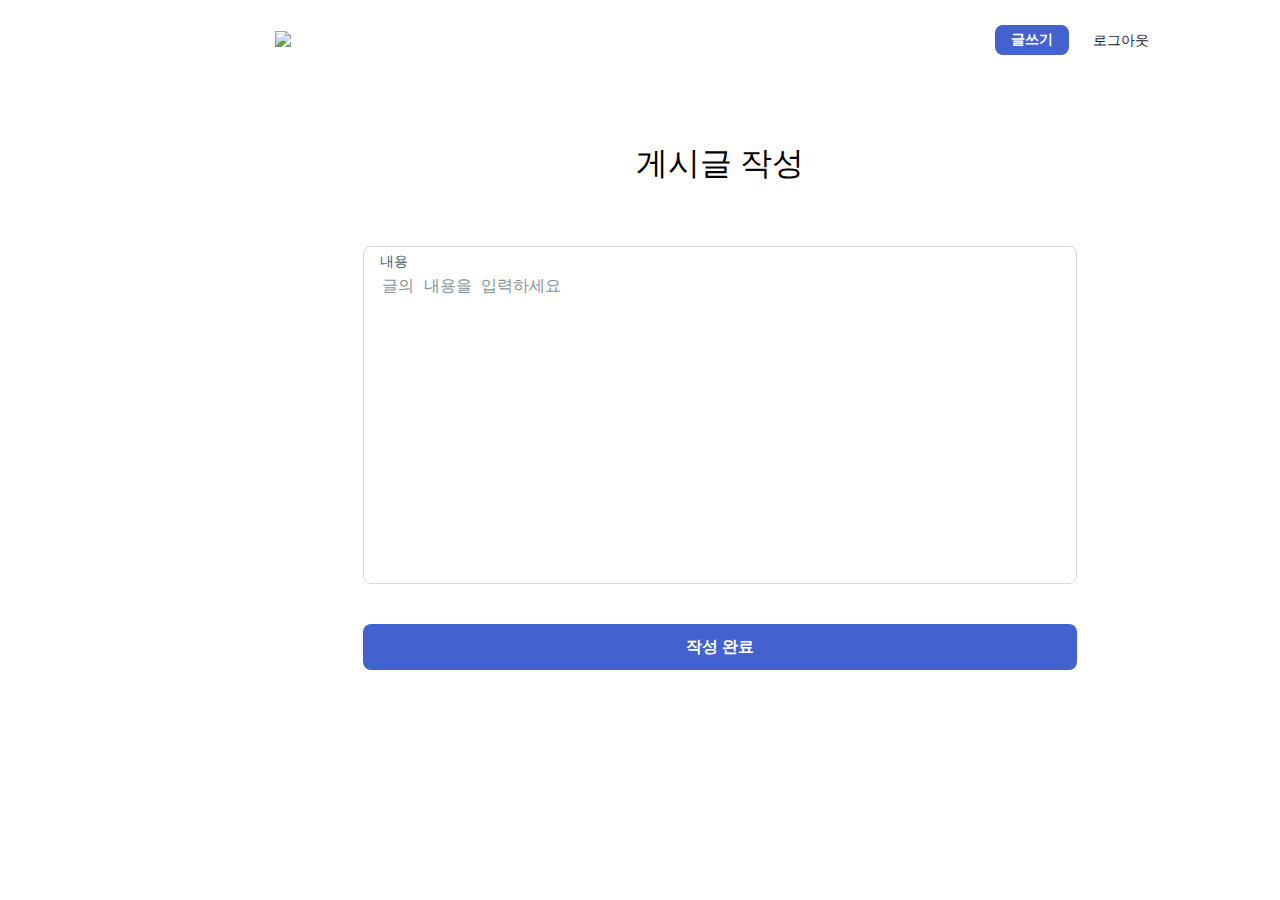
==== src/main/resources/static/article/index.html @ b5358751 "chore: css 파일을 별도의 패키지에서 관리" ====
<!DOCTYPE html>
<html>
  <head>
    <meta charset="UTF-8" />
    <meta name="viewport" content="width=device-width, initial-scale=1.0" />
    <link href="../css/reset.css" rel="stylesheet" />
    <link href="../css/global.css" rel="stylesheet" />
  </head>
  <body>
    <div class="container">
      <header class="header">
        <a href="/main"><img src="../img/signiture.svg" /></a>
        <ul class="header__menu">
          <li class="header__menu__item">
            <a class="btn btn_contained btn_size_s" href="/article">글쓰기</a>
          </li>
          <li class="header__menu__item">
            <button id="logout-btn" class="btn btn_ghost btn_size_s">
              로그아웃
            </button>
          </li>
        </ul>
      </header>
      <div class="page">
        <h2 class="page-title">게시글 작성</h2>
        <form class="form">
          <div class="textfield textfield_size_m">
            <p class="title_textfield">내용</p>
            <textarea
              class="input_textfield"
              placeholder="글의 내용을 입력하세요"
              autocomplete="username"
            ></textarea>
          </div>
          <button
            id="registration-btn"
            class="btn btn_contained btn_size_m"
            style="margin-top: 24px"
            type="button"
          >
            작성 완료
          </button>
        </form>
      </div>
    </div>
  </body>
</html>
---- src/main/resources/static/css/global.css ----
.container {
  min-width: 1440px;
  max-width: 100vw;
  display: flex;
  flex-direction: column;
  align-items: center;
}

.header {
  display: flex;
  justify-content: space-between;
  align-items: center;
  width: 890px;
  height: 80px;
}

.header__menu {
  display: flex;
  justify-content: space-between;
  gap: 8px;
}

.header__menu__item {
  display: flex;
  justify-content: center;
  align-items: center;
}

.page {
  display: flex;
  flex-direction: column;
}

.page-title {
  font-weight: 500;
  font-size: 32px;
  line-height: 38.19px;
  padding: 64px 0;
  text-align: center;
}

.btn {
  border: none;
  border-radius: 8px;
  text-decoration: none;
  cursor: pointer;
  text-align: center;
}

.btn.hidden {
  display: none;
}

.btn_ghost {
  font-weight: 500;
  font-size: 14px;
  line-height: 14px;
  background: transparent;
  color: #14212b;
}

.btn_contained {
  font-weight: 700;
  font-size: 14px;
  line-height: 14px;
  background: #4362d0;
  color: #ffffff;
}

.btn_size_s {
  padding: 8px 16px;
  font-size: 14px;
  line-height: 14px;
}

.btn_size_m {
  padding: 16px;
  font-size: 16px;
  line-height: 14px;
}

.form {
  display: flex;
  flex-direction: column;
  gap: 16px;
}

.textfield {
  display: flex;
  flex-direction: column;
  border-radius: 8px;
  border: 1px solid #d2dae0;
}

.textfield_size_s {
  gap: 4px;
  padding: 8px 16px;
  width: 320px;
}

.textfield_size_m {
  gap: 4px;
  padding: 8px 16px;
  width: 680px;
  height: 320px;
}

.title_textfield {
  height: 14px;
  font-weight: 500;
  font-size: 14px;
  line-height: 14px;
  color: #4b5966;
}

.input_textfield {
  height: 100%;
  font-weight: 400;
  font-size: 16px;
  line-height: 25.6px;
  border-width: 0;
  outline: none;
  color: #4b5966;
  resize: none;
}

.input_textfield::placeholder {
  color: #879298;
}

.textfield__btn {
  margin-top: 32px;
  padding: 16px;
  border: none;
  border-radius: 8px;
  text-decoration: none;
  font-weight: 700;
  font-size: 14px;
  line-height: 14px;
  background: #4362d0;
  color: #ffffff;
  cursor: hover;
}

.error-message {
  color: red;
  font-size: 14px;
  margin-bottom: 20px;
  text-align: center;
}
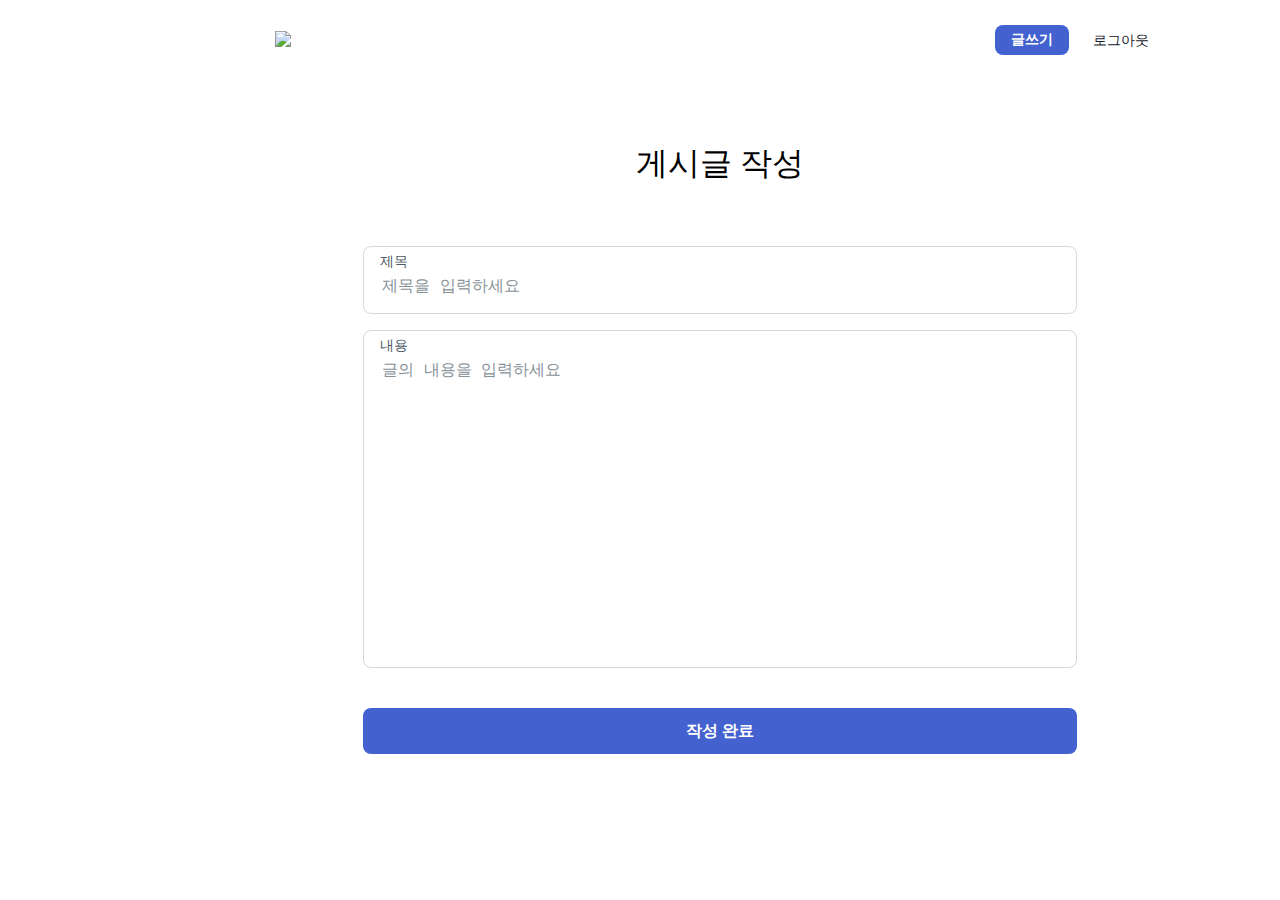
==== commit 88064d29: "feat: html에 제목 작성 칸 추가" ====
--- a/src/main/resources/static/article/index.html
+++ b/src/main/resources/static/article/index.html
@@ -23,10 +23,17 @@
       </header>
       <div class="page">
         <h2 class="page-title">게시글 작성</h2>
-        <form class="form">
+        <form class="form" action="/article/create" method="post">
+          <div class="textfield textfield_size_tile">
+            <p class="title_textfield">제목</p>
+            <textarea name="title"
+              class="input_textfield"
+              placeholder="제목을 입력하세요"
+              ></textarea>
+          </div>
           <div class="textfield textfield_size_m">
             <p class="title_textfield">내용</p>
-            <textarea
+            <textarea name="content"
               class="input_textfield"
               placeholder="글의 내용을 입력하세요"
               autocomplete="username"
@@ -36,7 +43,7 @@
             id="registration-btn"
             class="btn btn_contained btn_size_m"
             style="margin-top: 24px"
-            type="button"
+            type="submit"
           >
             작성 완료
           </button>
@@ -44,4 +51,4 @@
       </div>
     </div>
   </body>
-</html>
+</html>--- a/src/main/resources/static/css/global.css
+++ b/src/main/resources/static/css/global.css
@@ -67,6 +67,24 @@
   color: #ffffff;
 }
 
+.btn_userName {
+  font-weight: 700;
+  font-size: 14px;
+  line-height: 14px;
+  background: #ff6666;
+  color: #ffffff;
+}
+
+.btn_write {
+  background-color: #808080; /* 회색 배경 */
+  color: white; /* 버튼 내 텍스트 색상을 흰색으로 설정 */
+  transition: background-color 0.3s; /* 배경색 변경시 부드러운 전환 효과 */
+}
+
+.btn_write:hover {
+  background-color: #696969; /* 마우스 오버시 배경색을 더 어둡게 변경 */
+}
+
 .btn_size_s {
   padding: 8px 16px;
   font-size: 14px;
@@ -90,6 +108,13 @@
   flex-direction: column;
   border-radius: 8px;
   border: 1px solid #d2dae0;
+}
+
+.textfield_size_tile {
+  gap: 4px;
+  padding: 8px 16px;
+  width: 680px;
+  height: 50px;
 }
 
 .textfield_size_s {
@@ -147,4 +172,19 @@
   font-size: 14px;
   margin-bottom: 20px;
   text-align: center;
+}
+
+.grid-table {
+  width: 100%;
+  border-collapse: collapse; /* Remove space between borders */
+}
+
+.grid-table th, .grid-table td {
+  border: 1px solid black; /* Black grid lines */
+  padding: 8px; /* Padding inside cells */
+  text-align: left; /* Align text to the left */
+}
+
+.grid-table th {
+  background-color: #f2f2f2; /* Light grey background for headers */
 }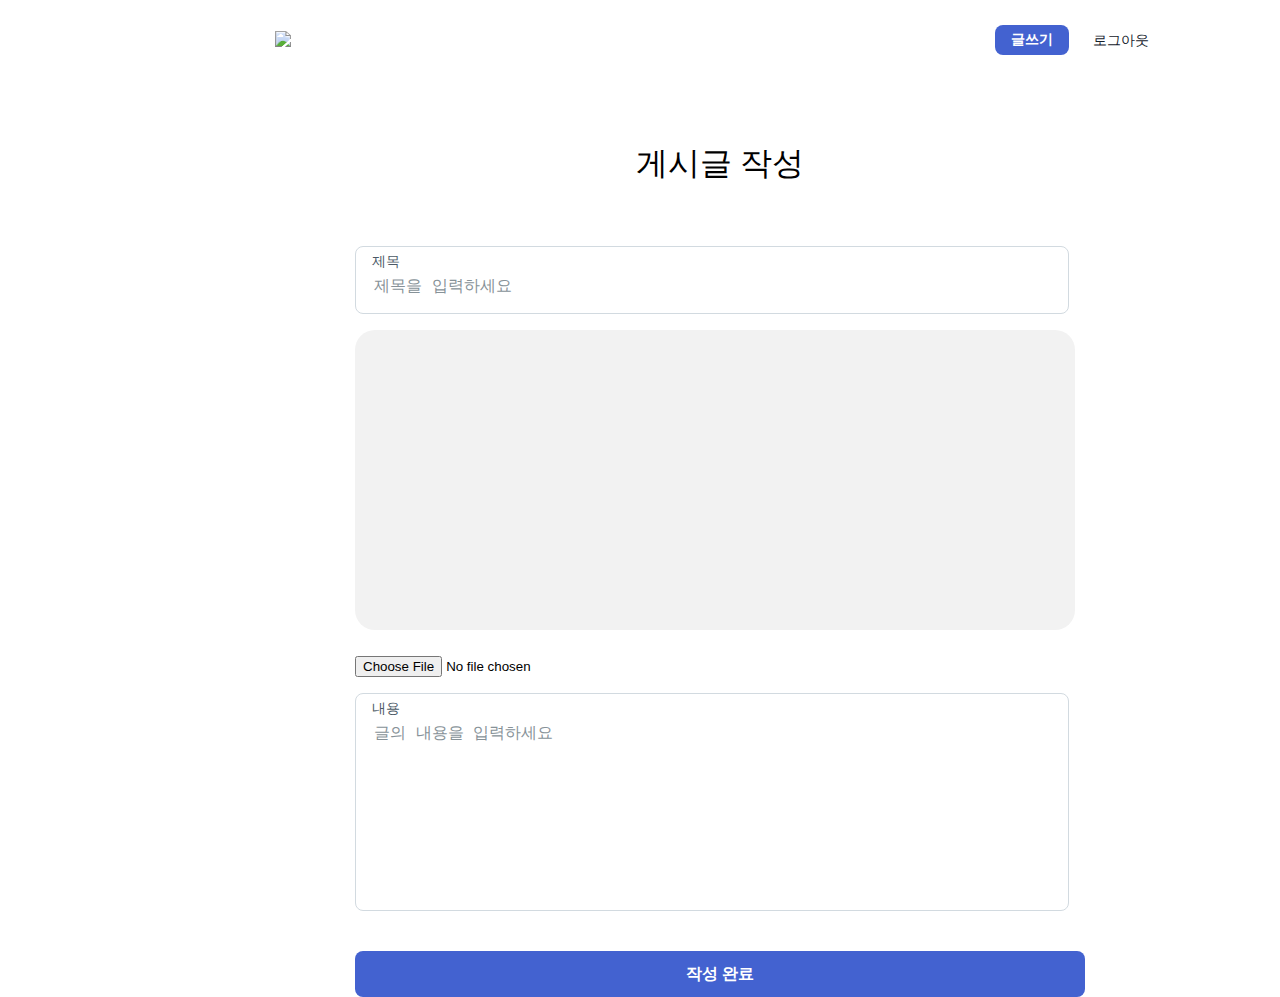
==== commit 43603fbd: "feat: 이미지 업로드 기능을 위한 html css 수정" ====
--- a/src/main/resources/static/article/index.html
+++ b/src/main/resources/static/article/index.html
@@ -23,7 +23,7 @@
       </header>
       <div class="page">
         <h2 class="page-title">게시글 작성</h2>
-        <form class="form" action="/article/create" method="post">
+        <form class="form" action="/article/create" method="post" enctype="multipart/form-data">
           <div class="textfield textfield_size_tile">
             <p class="title_textfield">제목</p>
             <textarea name="title"
@@ -31,6 +31,9 @@
               placeholder="제목을 입력하세요"
               ></textarea>
           </div>
+          <div class = "addImage" id="image-show">
+          </div>
+          <input type="file" name="file" accept="image/*" onchange="loadFile(this)">
           <div class="textfield textfield_size_m">
             <p class="title_textfield">내용</p>
             <textarea name="content"
@@ -51,4 +54,18 @@
       </div>
     </div>
   </body>
+  <script>
+    function loadFile(input) {
+      let file = input.files[0];
+      let newImage = document.createElement("img");
+
+      newImage.src = URL.createObjectURL(file);
+      newImage.style.width = "100%";
+      newImage.style.height = "100%";
+      newImage.style.objectFit = "cover";
+
+      let container = document.getElementById('image-show');
+      container.appendChild(newImage);
+    }
+  </script>
 </html>--- a/src/main/resources/static/css/global.css
+++ b/src/main/resources/static/css/global.css
@@ -127,7 +127,7 @@
   gap: 4px;
   padding: 8px 16px;
   width: 680px;
-  height: 320px;
+  height: 200px;
 }
 
 .title_textfield {
@@ -187,4 +187,18 @@
 
 .grid-table th {
   background-color: #f2f2f2; /* Light grey background for headers */
+}
+
+.addImage {
+  width: 720px;
+  height: 300px;
+  background-color: #f2f2f2;
+  border-radius: 20px 20px / 20px 20px;
+  overflow: hidden;
+  margin: 0px 10px 10px 0px;
+}
+
+.inputImg {
+  width: 450px;
+  height: 350px;
 }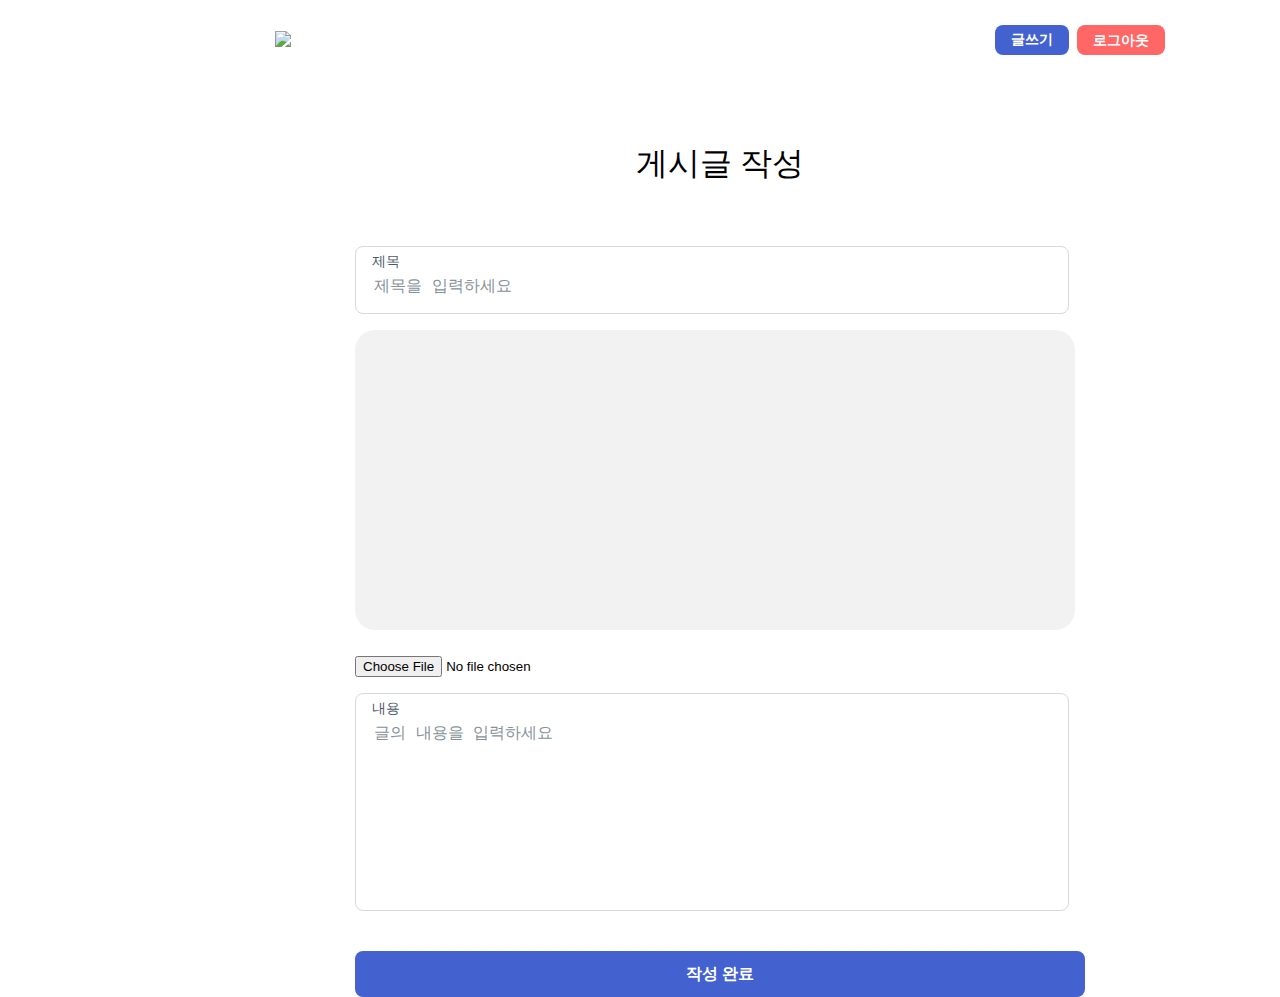
==== commit e8fee318: "style: 유저 친화적인 UI 컬러 적용" ====
--- a/src/main/resources/static/article/index.html
+++ b/src/main/resources/static/article/index.html
@@ -15,7 +15,7 @@
             <a class="btn btn_contained btn_size_s" href="/article">글쓰기</a>
           </li>
           <li class="header__menu__item">
-            <button id="logout-btn" class="btn btn_ghost btn_size_s">
+            <button id="logout-btn" class="btn btn_logout btn_size_s">
               로그아웃
             </button>
           </li>
--- a/src/main/resources/static/css/global.css
+++ b/src/main/resources/static/css/global.css
@@ -68,6 +68,14 @@
 }
 
 .btn_userName {
+  font-weight: 700;
+  font-size: 14px;
+  line-height: 14px;
+  background: transparent;
+  color: black;
+}
+
+.btn_logout {
   font-weight: 700;
   font-size: 14px;
   line-height: 14px;
